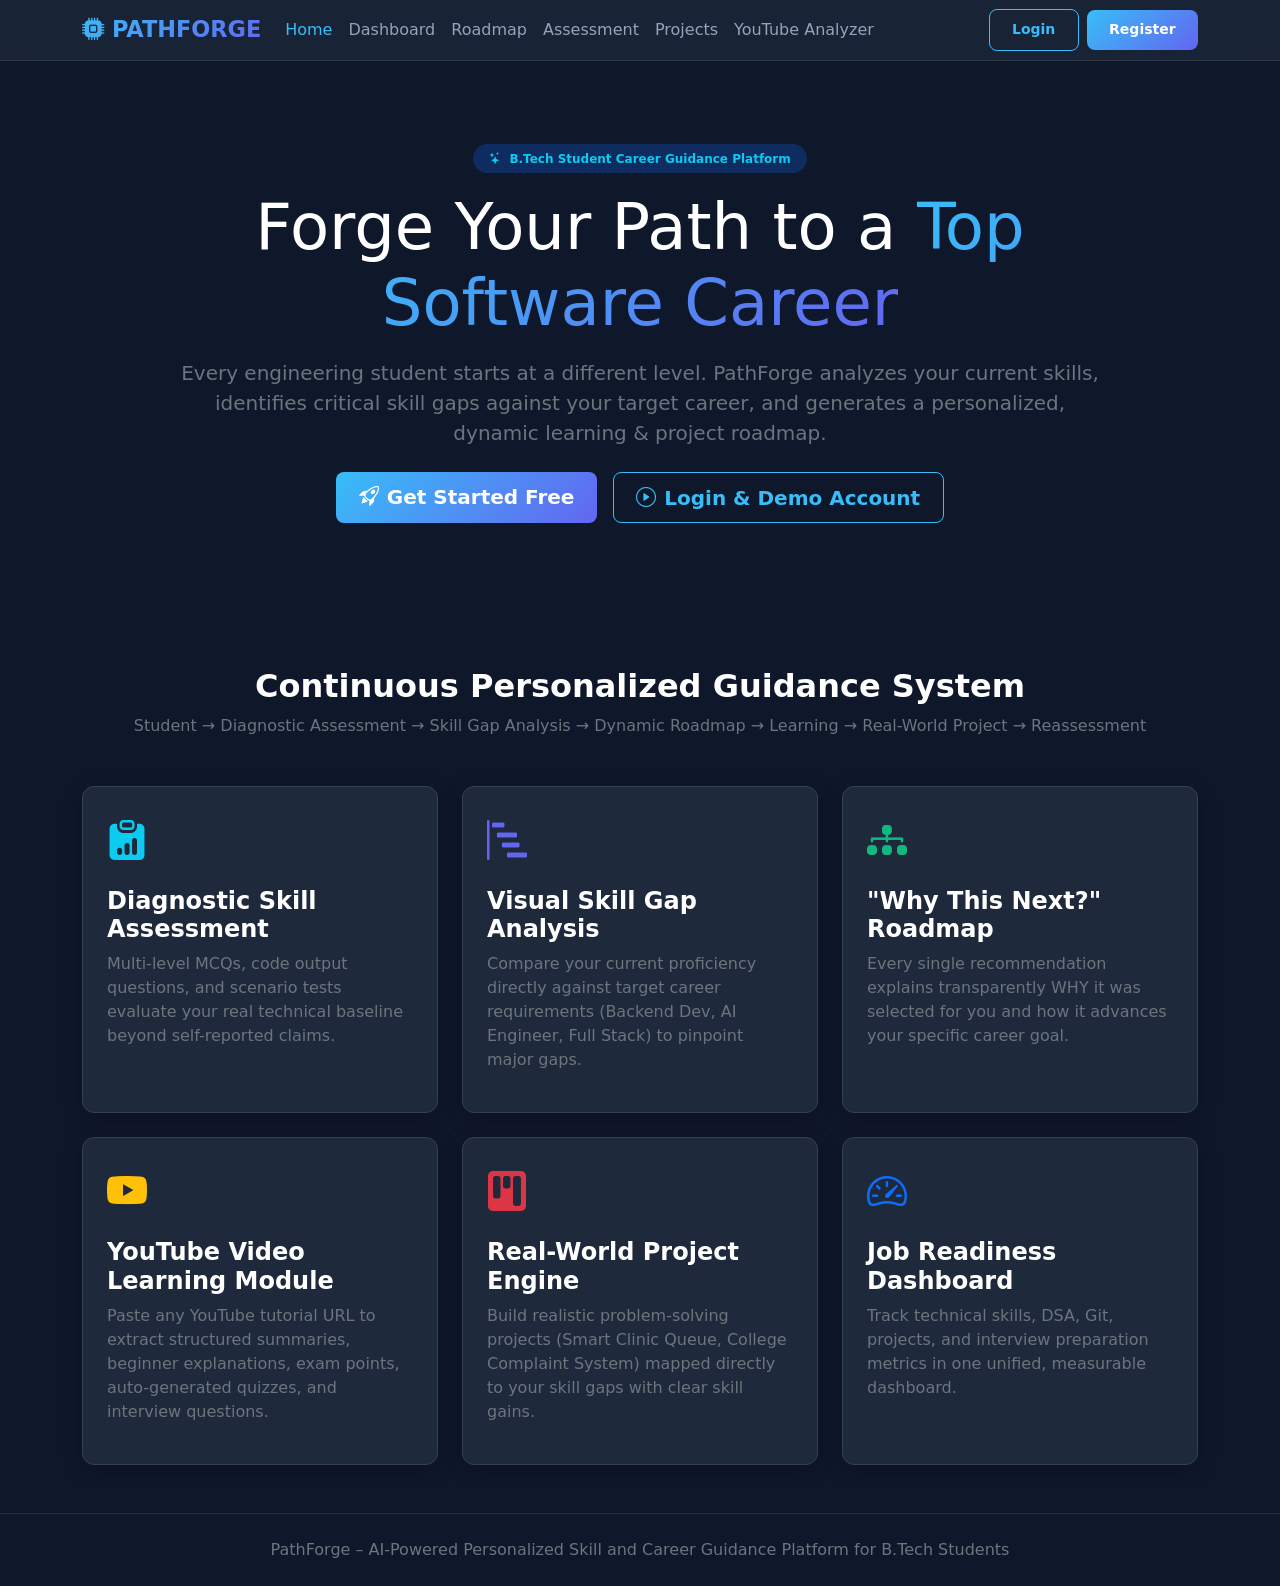
==== index.html @ 17a26929 "Initial commit - PathForge Frontend" ====
<!DOCTYPE html>
<html lang="en">
<head>
    <meta charset="UTF-8">
    <meta name="viewport" content="width=device-width, initial-scale=1.0">
    <title>PathForge – AI-Powered Skill & Career Guidance Platform for B.Tech Students</title>
    <link href="https://cdn.jsdelivr.net/npm/bootstrap@5.3.0/dist/css/bootstrap.min.css" rel="stylesheet">
    <link rel="stylesheet" href="https://cdn.jsdelivr.net/npm/bootstrap-icons@1.11.0/font/bootstrap-icons.css">
    <link rel="stylesheet" href="/css/main.css">
</head>
<body>
    <!-- Navigation -->
    <nav class="navbar navbar-expand-lg navbar-dark navbar-custom fixed-top">
        <div class="container">
            <a class="navbar-brand" href="/"><i class="bi bi-cpu-fill me-2"></i>PATHFORGE</a>
            <button class="navbar-toggler" type="button" data-bs-toggle="collapse" data-bs-target="#navbarNav">
                <span class="navbar-toggler-icon"></span>
            </button>
            <div class="collapse navbar-collapse" id="navbarNav">
                <ul class="navbar-nav me-auto">
                    <li class="nav-item"><a class="nav-link active" href="/">Home</a></li>
                    <li class="nav-item"><a class="nav-link" href="/dashboard.html">Dashboard</a></li>
                    <li class="nav-item"><a class="nav-link" href="/roadmap.html">Roadmap</a></li>
                    <li class="nav-item"><a class="nav-link" href="/assessment.html">Assessment</a></li>
                    <li class="nav-item"><a class="nav-link" href="/projects.html">Projects</a></li>
                    <li class="nav-item"><a class="nav-link" href="/youtube.html">YouTube Analyzer</a></li>
                </ul>
                <div id="navUserContainer" class="d-flex align-items-center"></div>
            </div>
        </div>
    </nav>

    <!-- Hero Section -->
    <header class="py-5 mt-5 text-center position-relative overflow-hidden">
        <div class="container py-5">
            <div class="row justify-content-center">
                <div class="col-lg-10">
                    <span class="badge bg-primary bg-opacity-25 text-info px-3 py-2 rounded-pill mb-3">
                        <i class="bi bi-stars me-1"></i> B.Tech Student Career Guidance Platform
                    </span>
                    <h1 class="display-3 fw-extrabold mb-3 text-white">
                        Forge Your Path to a <span style="background: linear-gradient(135deg, #38bdf8, #6366f1); -webkit-background-clip: text; -webkit-text-fill-color: transparent;">Top Software Career</span>
                    </h1>
                    <p class="lead text-secondary mb-4">
                        Every engineering student starts at a different level. PathForge analyzes your current skills, identifies critical skill gaps against your target career, and generates a personalized, dynamic learning & project roadmap.
                    </p>
                    <div class="d-flex justify-content-center gap-3">
                        <a href="/register.html" class="btn btn-pf-primary btn-lg"><i class="bi bi-rocket-takeoff me-2"></i>Get Started Free</a>
                        <a href="/login.html" class="btn btn-pf-outline btn-lg"><i class="bi bi-play-circle me-2"></i>Login & Demo Account</a>
                    </div>
                </div>
            </div>
        </div>
    </header>

    <!-- Features Section -->
    <section class="py-5 bg-opacity-50">
        <div class="container">
            <div class="text-center mb-5">
                <h2 class="fw-bold text-white">Continuous Personalized Guidance System</h2>
                <p class="text-secondary">Student → Diagnostic Assessment → Skill Gap Analysis → Dynamic Roadmap → Learning → Real-World Project → Reassessment</p>
            </div>
            <div class="row g-4">
                <div class="col-md-4">
                    <div class="pf-card h-100">
                        <div class="fs-1 text-info mb-3"><i class="bi bi-clipboard-data-fill"></i></div>
                        <h4 class="fw-bold text-white mb-2">Diagnostic Skill Assessment</h4>
                        <p class="text-secondary">Multi-level MCQs, code output questions, and scenario tests evaluate your real technical baseline beyond self-reported claims.</p>
                    </div>
                </div>
                <div class="col-md-4">
                    <div class="pf-card h-100">
                        <div class="fs-1 text-indigo mb-3" style="color: #6366f1;"><i class="bi bi-bar-chart-steps"></i></div>
                        <h4 class="fw-bold text-white mb-2">Visual Skill Gap Analysis</h4>
                        <p class="text-secondary">Compare your current proficiency directly against target career requirements (Backend Dev, AI Engineer, Full Stack) to pinpoint major gaps.</p>
                    </div>
                </div>
                <div class="col-md-4">
                    <div class="pf-card h-100">
                        <div class="fs-1 text-emerald mb-3" style="color: #10b981;"><i class="bi bi-diagram-3-fill"></i></div>
                        <h4 class="fw-bold text-white mb-2">"Why This Next?" Roadmap</h4>
                        <p class="text-secondary">Every single recommendation explains transparently WHY it was selected for you and how it advances your specific career goal.</p>
                    </div>
                </div>
                <div class="col-md-4">
                    <div class="pf-card h-100">
                        <div class="fs-1 text-warning mb-3"><i class="bi bi-youtube"></i></div>
                        <h4 class="fw-bold text-white mb-2">YouTube Video Learning Module</h4>
                        <p class="text-secondary">Paste any YouTube tutorial URL to extract structured summaries, beginner explanations, exam points, auto-generated quizzes, and interview questions.</p>
                    </div>
                </div>
                <div class="col-md-4">
                    <div class="pf-card h-100">
                        <div class="fs-1 text-danger mb-3"><i class="bi bi-kanban-fill"></i></div>
                        <h4 class="fw-bold text-white mb-2">Real-World Project Engine</h4>
                        <p class="text-secondary">Build realistic problem-solving projects (Smart Clinic Queue, College Complaint System) mapped directly to your skill gaps with clear skill gains.</p>
                    </div>
                </div>
                <div class="col-md-4">
                    <div class="pf-card h-100">
                        <div class="fs-1 text-primary mb-3"><i class="bi bi-speedometer2"></i></div>
                        <h4 class="fw-bold text-white mb-2">Job Readiness Dashboard</h4>
                        <p class="text-secondary">Track technical skills, DSA, Git, projects, and interview preparation metrics in one unified, measurable dashboard.</p>
                    </div>
                </div>
            </div>
        </div>
    </section>

    <!-- Footer -->
    <footer class="mt-auto py-4 border-top border-secondary border-opacity-25 text-center text-secondary">
        <div class="container">
            <p class="mb-0">PathForge – AI-Powered Personalized Skill and Career Guidance Platform for B.Tech Students</p>
        </div>
    </footer>

    <script src="https://cdn.jsdelivr.net/npm/bootstrap@5.3.0/dist/js/bootstrap.bundle.min.js"></script>
    <script src="/js/app.js"></script>
</body>
</html>
---- css/main.css ----
/* PathForge Modern Educational Tech Theme */
:root {
    --bg-primary: #0f172a;
    --bg-card: #1e293b;
    --bg-card-hover: #334155;
    --accent-blue: #38bdf8;
    --accent-indigo: #6366f1;
    --accent-emerald: #10b981;
    --accent-amber: #f59e0b;
    --accent-rose: #f43f5e;
    --text-primary: #f8fafc;
    --text-secondary: #94a3b8;
    --border-color: #334155;
    --glass-bg: rgba(30, 41, 59, 0.75);
    --glass-border: rgba(255, 255, 255, 0.1);
}

body {
    background-color: var(--bg-primary);
    color: var(--text-primary);
    font-family: 'Inter', system-ui, -apple-system, sans-serif;
    min-height: 100vh;
    display: flex;
    flex-direction: column;
}

/* Glassmorphism Navbar */
.navbar-custom {
    background: var(--glass-bg);
    backdrop-filter: blur(12px);
    -webkit-backdrop-filter: blur(12px);
    border-bottom: 1px solid var(--glass-border);
}

.navbar-brand {
    font-weight: 800;
    font-size: 1.4rem;
    background: linear-gradient(135deg, var(--accent-blue), var(--accent-indigo));
    -webkit-background-clip: text;
    -webkit-text-fill-color: transparent;
}

.nav-link {
    color: var(--text-secondary) !important;
    font-weight: 500;
    transition: all 0.2s ease;
}

.nav-link:hover, .nav-link.active {
    color: var(--accent-blue) !important;
}

/* Cards & Glass Containers */
.pf-card {
    background: var(--bg-card);
    border: 1px solid var(--border-color);
    border-radius: 12px;
    padding: 1.5rem;
    box-shadow: 0 4px 20px rgba(0, 0, 0, 0.25);
    transition: transform 0.2s ease, box-shadow 0.2s ease;
}

.pf-card:hover {
    box-shadow: 0 8px 30px rgba(0, 0, 0, 0.35);
}

/* Stage Badge */
.stage-badge {
    background: linear-gradient(135deg, #4f46e5, #06b6d4);
    color: #ffffff;
    font-weight: 700;
    padding: 0.4rem 1rem;
    border-radius: 50px;
    display: inline-block;
    letter-spacing: 0.5px;
}

/* Status Badges */
.badge-major-gap { background-color: rgba(244, 63, 94, 0.2); color: #f43f5e; border: 1px solid #f43f5e; }
.badge-needs-imp { background-color: rgba(245, 158, 11, 0.2); color: #f59e0b; border: 1px solid #f59e0b; }
.badge-sufficient { background-color: rgba(56, 189, 248, 0.2); color: #38bdf8; border: 1px solid #38bdf8; }
.badge-strong { background-color: rgba(16, 185, 129, 0.2); color: #10b981; border: 1px solid #10b981; }

/* Custom Progress Bars */
.progress-dark {
    background-color: #090d16;
    border-radius: 10px;
    height: 10px;
    overflow: hidden;
}

.progress-bar-cyan { background: linear-gradient(90deg, #06b6d4, #38bdf8); }
.progress-bar-indigo { background: linear-gradient(90deg, #6366f1, #818cf8); }
.progress-bar-emerald { background: linear-gradient(90deg, #059669, #10b981); }
.progress-bar-amber { background: linear-gradient(90deg, #d97706, #f59e0b); }

/* Why Explanation Box */
.why-box {
    background: rgba(99, 102, 241, 0.1);
    border-left: 4px solid var(--accent-indigo);
    border-radius: 6px;
    padding: 1rem;
    margin-top: 0.75rem;
}

.why-box-title {
    color: var(--accent-blue);
    font-weight: 700;
    font-size: 0.9rem;
    text-transform: uppercase;
    letter-spacing: 0.5px;
}

/* Buttons */
.btn-pf-primary {
    background: linear-gradient(135deg, var(--accent-blue), var(--accent-indigo));
    border: none;
    color: #fff;
    font-weight: 600;
    border-radius: 8px;
    padding: 0.6rem 1.4rem;
    transition: opacity 0.2s ease;
}

.btn-pf-primary:hover {
    opacity: 0.9;
    color: #fff;
}

.btn-pf-outline {
    background: transparent;
    border: 1px solid var(--accent-blue);
    color: var(--accent-blue);
    font-weight: 600;
    border-radius: 8px;
    padding: 0.6rem 1.4rem;
}

.btn-pf-outline:hover {
    background: var(--accent-blue);
    color: #0f172a;
}

/* Roadmap Timeline */
.timeline-item {
    position: relative;
    padding-left: 2.5rem;
    margin-bottom: 2rem;
}

.timeline-item::before {
    content: '';
    position: absolute;
    left: 0.85rem;
    top: 2rem;
    bottom: -2rem;
    width: 2px;
    background: var(--border-color);
}

.timeline-item:last-child::before {
    display: none;
}

.timeline-icon {
    position: absolute;
    left: 0;
    top: 0;
    width: 2rem;
    height: 2rem;
    border-radius: 50%;
    background: var(--bg-card);
    border: 2px solid var(--accent-blue);
    display: flex;
    align-items: center;
    justify-content: center;
    font-weight: bold;
    color: var(--accent-blue);
}
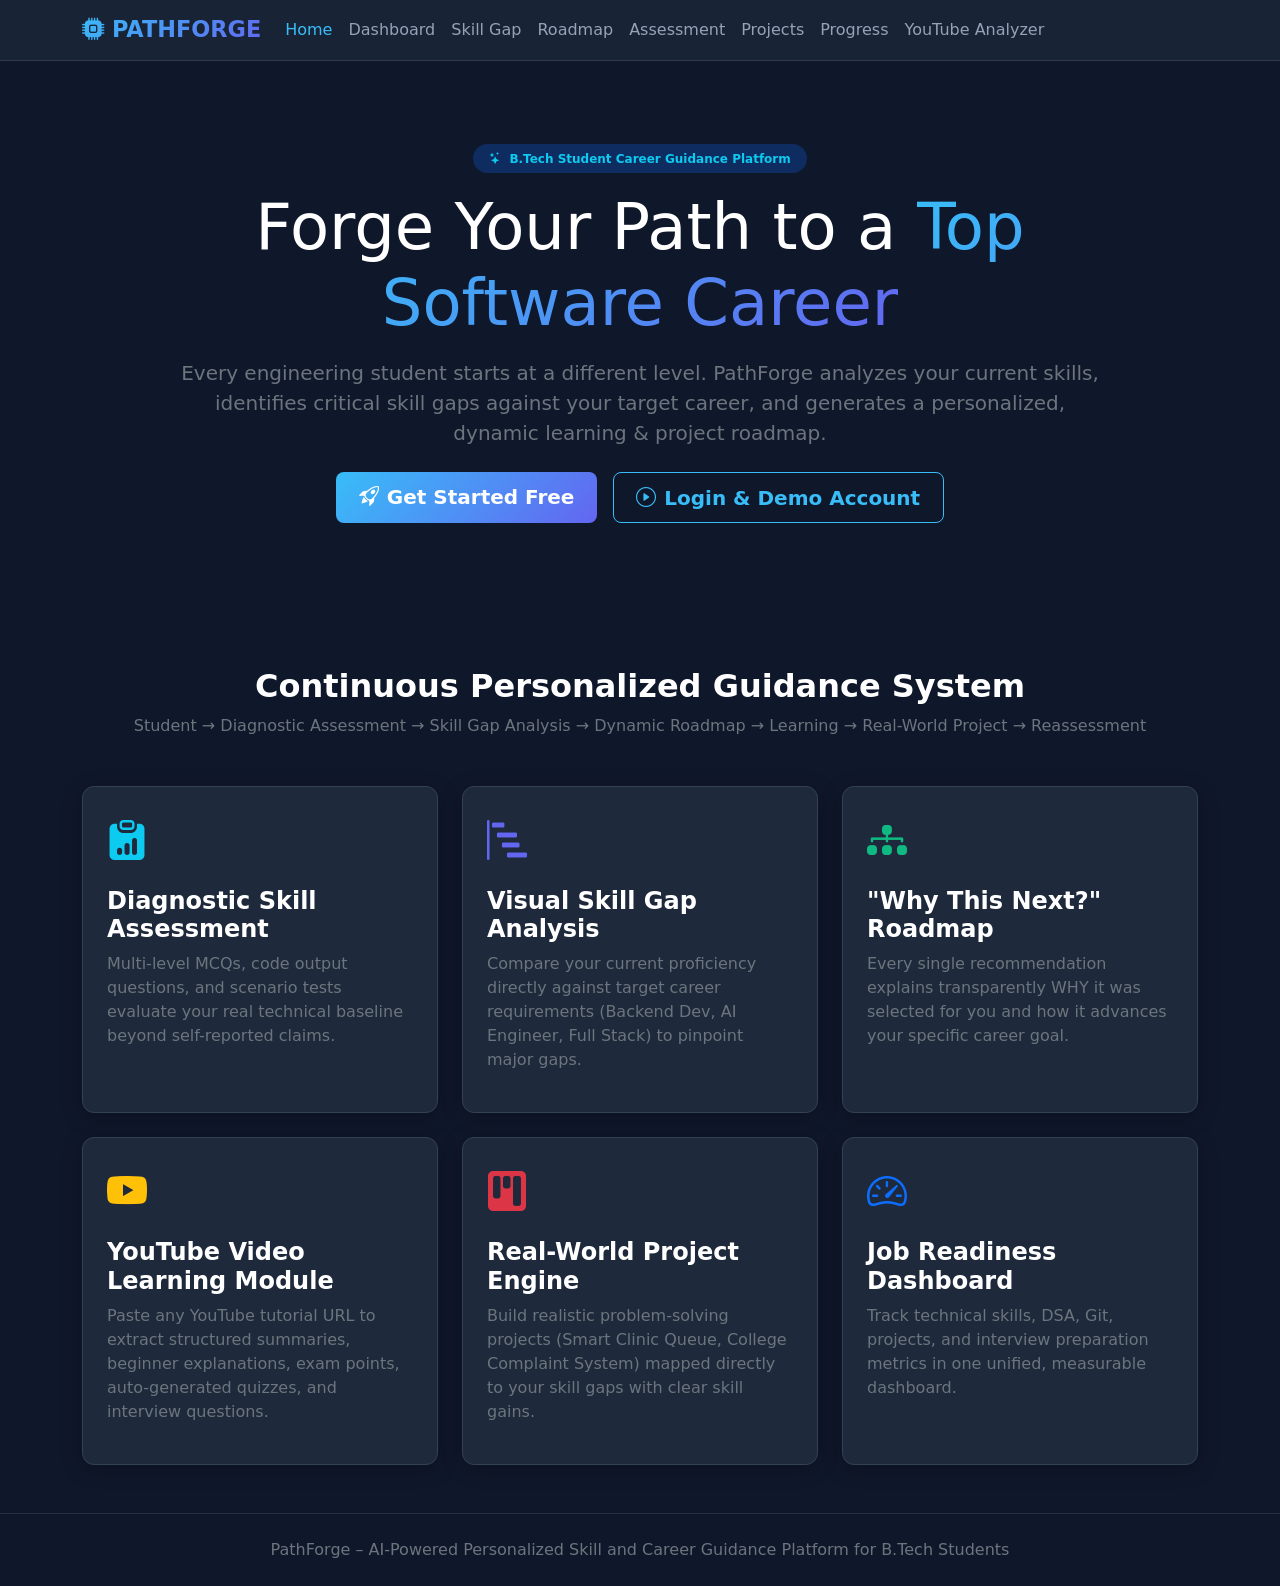
==== commit 60ad3171: "Fix production backend API URL" ====
--- a/index.html
+++ b/index.html
@@ -6,24 +6,26 @@
     <title>PathForge – AI-Powered Skill & Career Guidance Platform for B.Tech Students</title>
     <link href="https://cdn.jsdelivr.net/npm/bootstrap@5.3.0/dist/css/bootstrap.min.css" rel="stylesheet">
     <link rel="stylesheet" href="https://cdn.jsdelivr.net/npm/bootstrap-icons@1.11.0/font/bootstrap-icons.css">
-    <link rel="stylesheet" href="/css/main.css">
+    <link rel="stylesheet" href="css/main.css">
 </head>
 <body>
     <!-- Navigation -->
     <nav class="navbar navbar-expand-lg navbar-dark navbar-custom fixed-top">
         <div class="container">
-            <a class="navbar-brand" href="/"><i class="bi bi-cpu-fill me-2"></i>PATHFORGE</a>
+            <a class="navbar-brand" href="index.html"><i class="bi bi-cpu-fill me-2"></i>PATHFORGE</a>
             <button class="navbar-toggler" type="button" data-bs-toggle="collapse" data-bs-target="#navbarNav">
                 <span class="navbar-toggler-icon"></span>
             </button>
             <div class="collapse navbar-collapse" id="navbarNav">
                 <ul class="navbar-nav me-auto">
-                    <li class="nav-item"><a class="nav-link active" href="/">Home</a></li>
-                    <li class="nav-item"><a class="nav-link" href="/dashboard.html">Dashboard</a></li>
-                    <li class="nav-item"><a class="nav-link" href="/roadmap.html">Roadmap</a></li>
-                    <li class="nav-item"><a class="nav-link" href="/assessment.html">Assessment</a></li>
-                    <li class="nav-item"><a class="nav-link" href="/projects.html">Projects</a></li>
-                    <li class="nav-item"><a class="nav-link" href="/youtube.html">YouTube Analyzer</a></li>
+                    <li class="nav-item"><a class="nav-link active" href="index.html">Home</a></li>
+                    <li class="nav-item"><a class="nav-link" href="dashboard.html">Dashboard</a></li>
+                    <li class="nav-item"><a class="nav-link" href="skill-gap.html">Skill Gap</a></li>
+                    <li class="nav-item"><a class="nav-link" href="roadmap.html">Roadmap</a></li>
+                    <li class="nav-item"><a class="nav-link" href="assessment.html">Assessment</a></li>
+                    <li class="nav-item"><a class="nav-link" href="projects.html">Projects</a></li>
+                    <li class="nav-item"><a class="nav-link" href="progress.html">Progress</a></li>
+                    <li class="nav-item"><a class="nav-link" href="youtube.html">YouTube Analyzer</a></li>
                 </ul>
                 <div id="navUserContainer" class="d-flex align-items-center"></div>
             </div>
@@ -115,6 +117,7 @@
     </footer>
 
     <script src="https://cdn.jsdelivr.net/npm/bootstrap@5.3.0/dist/js/bootstrap.bundle.min.js"></script>
-    <script src="/js/app.js"></script>
+    <script src="js/config.js"></script>
+    <script src="js/app.js"></script>
 </body>
 </html>
